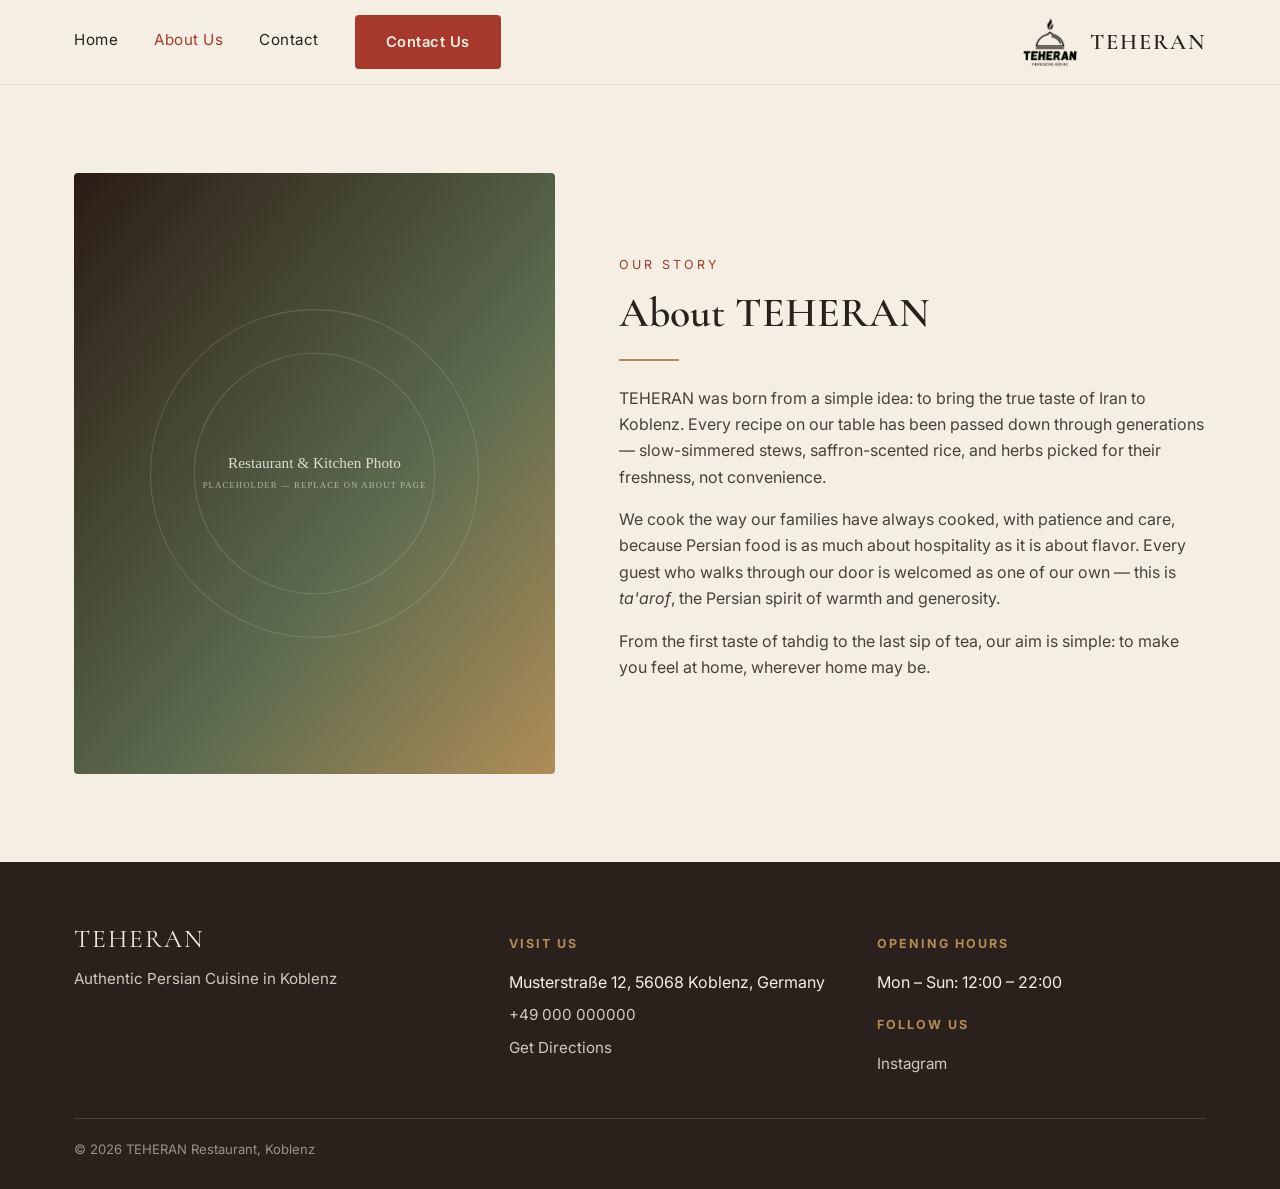
==== about.html @ 39615345 "Switch to new minimal logo mark Replace the circular badge logo with the new black-on-transparent cl" ====
<!DOCTYPE html>
<html lang="en">
<head>
<meta charset="UTF-8">
<meta name="viewport" content="width=device-width, initial-scale=1.0">
<title>About Us — TEHERAN</title>
<meta name="description" content="Learn the story behind TEHERAN, an authentic Persian restaurant in Koblenz built on traditional recipes, fresh ingredients, and Iranian hospitality.">
<link rel="icon" type="image/png" href="images/logo.png">
<link rel="preconnect" href="https://fonts.googleapis.com">
<link rel="preconnect" href="https://fonts.gstatic.com" crossorigin>
<link href="https://fonts.googleapis.com/css2?family=Cormorant+Garamond:ital,wght@0,500;0,600;1,500&family=Inter:wght@400;500;600&display=swap" rel="stylesheet">
<link rel="stylesheet" href="css/styles.css">
</head>
<body>

<header class="site-header">
  <nav class="nav">
    <a class="nav-brand" href="index.html">
      <img src="images/logo.png" alt="TEHERAN Persian Restaurant logo">
      <span class="nav-brand-name">TEHERAN</span>
    </a>
    <button class="nav-toggle" aria-label="Toggle navigation" aria-expanded="false">
      <span></span><span></span><span></span>
    </button>
    <div class="nav-menu">
      <div class="nav-links">
        <a href="index.html">Home</a>
        <a href="about.html" aria-current="page">About Us</a>
        <a href="contact.html">Contact</a>
      </div>
      <div class="nav-actions">
        <a class="btn btn-primary" href="contact.html">Contact Us</a>
      </div>
    </div>
  </nav>
</header>

<main>
  <section style="padding-top:88px;">
    <div class="container about-grid">
      <div class="about-image">
        <!-- Placeholder — replace with a real photo of the restaurant or kitchen -->
        <img src="images/about-photo.svg" alt="Placeholder photo of the TEHERAN restaurant">
      </div>
      <div class="about-copy">
        <span class="eyebrow">Our Story</span>
        <h2>About TEHERAN</h2>
        <div class="divider"></div>
        <p>TEHERAN was born from a simple idea: to bring the true taste of Iran to Koblenz. Every recipe on our table has been passed down through generations — slow-simmered stews, saffron-scented rice, and herbs picked for their freshness, not convenience.</p>
        <p>We cook the way our families have always cooked, with patience and care, because Persian food is as much about hospitality as it is about flavor. Every guest who walks through our door is welcomed as one of our own — this is <em>ta'arof</em>, the Persian spirit of warmth and generosity.</p>
        <p>From the first taste of tahdig to the last sip of tea, our aim is simple: to make you feel at home, wherever home may be.</p>
      </div>
    </div>
  </section>
</main>

<footer class="site-footer">
  <div class="container">
    <div class="footer-grid">
      <div class="footer-col">
        <div class="footer-brand-name">TEHERAN</div>
        <p>Authentic Persian Cuisine in Koblenz</p>
      </div>
      <div class="footer-col">
        <h4>Visit Us</h4>
        <div>Musterstraße 12, 56068 Koblenz, Germany</div>
        <div><a href="tel:+49000000000">+49 000 000000</a></div>
        <div><a href="https://maps.google.com/?q=Koblenz+Germany" target="_blank" rel="noopener">Get Directions</a></div>
      </div>
      <div class="footer-col">
        <h4>Opening Hours</h4>
        <div>Mon – Sun: 12:00 – 22:00</div>
        <h4 style="margin-top:20px;">Follow Us</h4>
        <div><a href="https://instagram.com/" target="_blank" rel="noopener">Instagram</a></div>
      </div>
    </div>
    <div class="footer-bottom">
      <span>&copy; 2026 TEHERAN Restaurant, Koblenz</span>
    </div>
  </div>
</footer>

<script src="js/main.js"></script>
</body>
</html>
---- css/styles.css ----
/* ==========================================================================
   TEHERAN — Persian Restaurant, Koblenz
   Palette extracted from the restaurant logo:
   cream/ivory background, deep terracotta-red, dark brown/black linework,
   muted olive-green, warm gold/olive accents.
   ========================================================================== */

:root {
  --cream: #F5EFE3;
  --cream-alt: #ECE3D1;
  --ink: #2B211C;
  --red: #A6392C;
  --red-dark: #832C22;
  --green: #6B7B4E;
  --gold: #B08D57;

  --font-heading: 'Cormorant Garamond', Georgia, 'Times New Roman', serif;
  --font-body: 'Inter', -apple-system, BlinkMacSystemFont, 'Segoe UI', sans-serif;

  --max-width: 1180px;
  --radius: 4px;
}

* { box-sizing: border-box; }

html { scroll-behavior: smooth; }

body {
  margin: 0;
  background: var(--cream);
  color: var(--ink);
  font-family: var(--font-body);
  font-size: 16px;
  line-height: 1.65;
  -webkit-font-smoothing: antialiased;
}

img { max-width: 100%; display: block; }

a { color: inherit; text-decoration: none; }

h1, h2, h3 {
  font-family: var(--font-heading);
  font-weight: 600;
  line-height: 1.15;
  margin: 0 0 0.5em;
  color: var(--ink);
}

h1 { font-size: clamp(2.6rem, 6vw, 4.2rem); letter-spacing: 0.5px; }
h2 { font-size: clamp(1.9rem, 4vw, 2.6rem); }
h3 { font-size: 1.4rem; }

p { margin: 0 0 1em; }

.container {
  max-width: var(--max-width);
  margin: 0 auto;
  padding: 0 24px;
}

.eyebrow {
  display: inline-block;
  font-family: var(--font-body);
  font-size: 0.78rem;
  letter-spacing: 3px;
  text-transform: uppercase;
  color: var(--red);
  margin-bottom: 14px;
}

section { padding: 88px 0; }

.section-tight { padding: 56px 0; }

.bg-alt { background: var(--cream-alt); }

.text-center { text-align: center; }

/* ---------------- Buttons ---------------- */

.btn {
  display: inline-flex;
  align-items: center;
  justify-content: center;
  gap: 8px;
  padding: 14px 30px;
  border-radius: var(--radius);
  font-family: var(--font-body);
  font-size: 0.92rem;
  font-weight: 600;
  letter-spacing: 0.5px;
  border: 1px solid transparent;
  cursor: pointer;
  transition: background-color 0.2s ease, color 0.2s ease, border-color 0.2s ease, transform 0.15s ease;
}

.btn:hover { transform: translateY(-1px); }

.btn-primary {
  background: var(--red);
  color: var(--cream);
}
.btn-primary:hover { background: var(--red-dark); }

.btn-outline {
  background: transparent;
  color: var(--ink);
  border-color: var(--ink);
}
.btn-outline:hover { background: var(--ink); color: var(--cream); }

.btn-ghost {
  background: transparent;
  color: var(--red);
  border-color: var(--red);
}
.btn-ghost:hover { background: var(--red); color: var(--cream); }

.btn-row {
  display: flex;
  flex-wrap: wrap;
  gap: 16px;
}

/* ---------------- Header / Nav ---------------- */

.site-header {
  position: sticky;
  top: 0;
  z-index: 100;
  background: rgba(245, 239, 227, 0.94);
  backdrop-filter: saturate(140%) blur(6px);
  border-bottom: 1px solid rgba(43, 33, 28, 0.08);
}

.nav {
  display: flex;
  align-items: center;
  justify-content: space-between;
  padding: 14px 24px;
  max-width: var(--max-width);
  margin: 0 auto;
}

.nav-brand {
  display: flex;
  align-items: center;
  gap: 12px;
}

.nav-brand img {
  height: 56px;
  width: 56px;
  object-fit: contain;
}

.nav-brand { order: 3; }
.nav-toggle { order: 2; }
.nav-menu { order: 1; }

.nav-brand-name {
  font-family: var(--font-heading);
  font-size: 1.4rem;
  letter-spacing: 2px;
  font-weight: 600;
  color: var(--ink);
}

.nav-menu {
  display: flex;
  align-items: center;
  gap: 36px;
}

.nav-links {
  display: flex;
  align-items: center;
  gap: 36px;
}

.nav-links a {
  font-size: 0.95rem;
  letter-spacing: 0.5px;
  color: var(--ink);
  position: relative;
  padding-bottom: 4px;
}

.nav-links a:hover,
.nav-links a[aria-current="page"] {
  color: var(--red);
}

.nav-actions { display: flex; align-items: center; gap: 20px; }

.nav-toggle {
  display: none;
  flex-direction: column;
  gap: 5px;
  background: none;
  border: none;
  cursor: pointer;
  padding: 8px;
}

.nav-toggle span {
  width: 24px;
  height: 2px;
  background: var(--ink);
  display: block;
}

/* ---------------- Hero ---------------- */

.hero {
  position: relative;
  display: flex;
  align-items: center;
  justify-content: center;
  min-height: 560px;
  height: 82vh;
  max-height: 720px;
  overflow: hidden;
}

.hero-bg {
  position: absolute;
  inset: 0;
  width: 100%;
  height: 100%;
  object-fit: cover;
  z-index: 0;
}

.hero-scrim {
  position: absolute;
  inset: 0;
  z-index: 1;
  background: linear-gradient(
    180deg,
    rgba(43, 33, 28, 0.62) 0%,
    rgba(43, 33, 28, 0.5) 50%,
    rgba(43, 33, 28, 0.68) 100%
  );
}

.hero-copy {
  position: relative;
  z-index: 2;
  padding: 48px 0 56px;
  color: var(--cream);
  text-align: center;
}

.hero-copy h1 { color: var(--cream); }

.hero-copy .tagline {
  font-family: var(--font-heading);
  font-style: italic;
  font-size: 1.35rem;
  color: #E7C687;
  text-shadow: 0 1px 6px rgba(0, 0, 0, 0.45);
  margin-bottom: 18px;
}

.hero-copy p.lead {
  font-size: 1.08rem;
  max-width: 46ch;
  margin-left: auto;
  margin-right: auto;
  color: rgba(245, 239, 227, 0.88);
}

.hero-copy .btn-row { justify-content: center; }

.btn-outline-light {
  background: transparent;
  color: var(--cream);
  border-color: rgba(245, 239, 227, 0.7);
}
.btn-outline-light:hover { background: var(--cream); color: var(--ink); border-color: var(--cream); }

/* ---------------- Intro ---------------- */

.intro {
  max-width: 720px;
  margin: 0 auto;
  text-align: center;
}

/* ---------------- Dish carousel ---------------- */

.carousel-wrap {
  position: relative;
  margin-top: 48px;
}

.carousel {
  overflow-x: auto;
  scroll-snap-type: x mandatory;
  -webkit-overflow-scrolling: touch;
  scrollbar-width: none;
}

.carousel::-webkit-scrollbar { display: none; }

.carousel-track {
  display: flex;
  gap: 28px;
  padding: 4px 4px 8px;
}

.carousel-item {
  flex: 0 0 auto;
  width: 300px;
  scroll-snap-align: start;
  text-align: center;
  margin: 0;
}

.carousel-item img {
  width: 100%;
  aspect-ratio: 4 / 3;
  object-fit: cover;
  border-radius: var(--radius);
  margin-bottom: 16px;
  transition: transform 0.4s ease;
}

.carousel-item:hover img { transform: scale(1.03); }

.carousel-item h3 { margin-bottom: 4px; }

.carousel-item p { color: rgba(43, 33, 28, 0.7); font-size: 0.95rem; margin: 0; }

.carousel-arrow {
  position: absolute;
  top: 118px;
  transform: translateY(-50%);
  width: 44px;
  height: 44px;
  border-radius: 50%;
  background: var(--cream);
  border: 1px solid rgba(43, 33, 28, 0.15);
  color: var(--ink);
  font-size: 1.5rem;
  line-height: 1;
  cursor: pointer;
  display: flex;
  align-items: center;
  justify-content: center;
  box-shadow: 0 4px 14px rgba(43, 33, 28, 0.1);
  z-index: 2;
}

.carousel-arrow:hover { background: var(--red); color: var(--cream); border-color: var(--red); }

.carousel-arrow.prev { left: 4px; }
.carousel-arrow.next { right: 4px; }

/* ---------------- Reviews ---------------- */

.reviews {
  text-align: center;
}

.reviews .stars {
  color: var(--gold);
  font-size: 1.4rem;
  letter-spacing: 4px;
  margin-bottom: 12px;
}

.reviews blockquote {
  font-family: var(--font-heading);
  font-style: italic;
  font-size: 1.5rem;
  max-width: 640px;
  margin: 0 auto 28px;
  color: var(--ink);
}

/* ---------------- Footer ---------------- */

.site-footer {
  background: var(--ink);
  color: var(--cream);
  padding: 56px 0 28px;
}

.footer-grid {
  display: grid;
  grid-template-columns: 1.2fr 1fr 1fr;
  gap: 40px;
  margin-bottom: 36px;
}

.footer-brand-name {
  font-family: var(--font-heading);
  font-size: 1.6rem;
  letter-spacing: 2px;
  margin-bottom: 10px;
}

.footer-col h4 {
  font-family: var(--font-body);
  font-size: 0.78rem;
  letter-spacing: 2px;
  text-transform: uppercase;
  color: var(--gold);
  margin-bottom: 14px;
}

.footer-col p, .footer-col a { color: rgba(245, 239, 227, 0.82); font-size: 0.95rem; }
.footer-col a:hover { color: var(--cream); }
.footer-col div { margin-bottom: 6px; }

.footer-bottom {
  border-top: 1px solid rgba(245, 239, 227, 0.15);
  padding-top: 20px;
  font-size: 0.82rem;
  color: rgba(245, 239, 227, 0.55);
  display: flex;
  justify-content: space-between;
  flex-wrap: wrap;
  gap: 8px;
}

/* ---------------- About page ---------------- */

.about-grid {
  display: grid;
  grid-template-columns: 0.9fr 1.1fr;
  gap: 64px;
  align-items: center;
}

.about-image {
  border-radius: var(--radius);
  overflow: hidden;
  aspect-ratio: 4 / 5;
}

.about-image img { width: 100%; height: 100%; object-fit: cover; }

.about-copy .divider {
  width: 60px;
  height: 2px;
  background: var(--gold);
  margin: 18px 0 24px;
}

.about-copy p { color: rgba(43, 33, 28, 0.85); }

/* ---------------- Contact page ---------------- */

.contact-grid {
  display: grid;
  grid-template-columns: 1.1fr 0.9fr;
  gap: 56px;
  align-items: start;
}

.form-field { margin-bottom: 20px; }

.form-field label {
  display: block;
  font-size: 0.85rem;
  letter-spacing: 0.5px;
  margin-bottom: 6px;
  color: rgba(43, 33, 28, 0.75);
}

.form-field input,
.form-field textarea {
  width: 100%;
  padding: 13px 14px;
  border: 1px solid rgba(43, 33, 28, 0.25);
  border-radius: var(--radius);
  background: var(--cream);
  font-family: var(--font-body);
  font-size: 0.98rem;
  color: var(--ink);
}

.form-field input:focus,
.form-field textarea:focus {
  outline: none;
  border-color: var(--red);
}

.form-field textarea { resize: vertical; min-height: 130px; }

.form-note {
  font-size: 0.85rem;
  color: rgba(43, 33, 28, 0.6);
  margin-top: 10px;
}

.info-card {
  background: var(--cream-alt);
  border-radius: var(--radius);
  padding: 32px;
  margin-bottom: 24px;
}

.info-card h4 {
  font-size: 0.78rem;
  letter-spacing: 2px;
  text-transform: uppercase;
  color: var(--red);
  margin-bottom: 6px;
}

.info-card div { margin-bottom: 16px; }
.info-card div:last-child { margin-bottom: 0; }

.map-frame {
  border-radius: var(--radius);
  overflow: hidden;
  border: 1px solid rgba(43, 33, 28, 0.12);
}

.map-frame iframe { width: 100%; height: 340px; border: 0; display: block; }

/* ---------------- Responsive ---------------- */

@media (max-width: 860px) {
  .hero {
    min-height: 480px;
    height: 70vh;
  }

  .about-grid,
  .contact-grid,
  .footer-grid {
    grid-template-columns: 1fr;
  }

  .about-grid { text-align: left; }

  .carousel-item { width: 260px; }

  .footer-grid { gap: 32px; }

  section { padding: 64px 0; }
}

@media (max-width: 720px) {
  .nav-menu { display: none; }

  .nav-toggle { display: flex; }

  .nav.is-open .nav-menu {
    display: flex;
    flex-direction: column;
    align-items: flex-start;
    gap: 18px;
    position: absolute;
    top: 100%;
    left: 0;
    right: 0;
    background: var(--cream);
    padding: 24px;
    border-bottom: 1px solid rgba(43, 33, 28, 0.08);
  }

  .carousel-arrow { width: 38px; height: 38px; font-size: 1.3rem; }
}
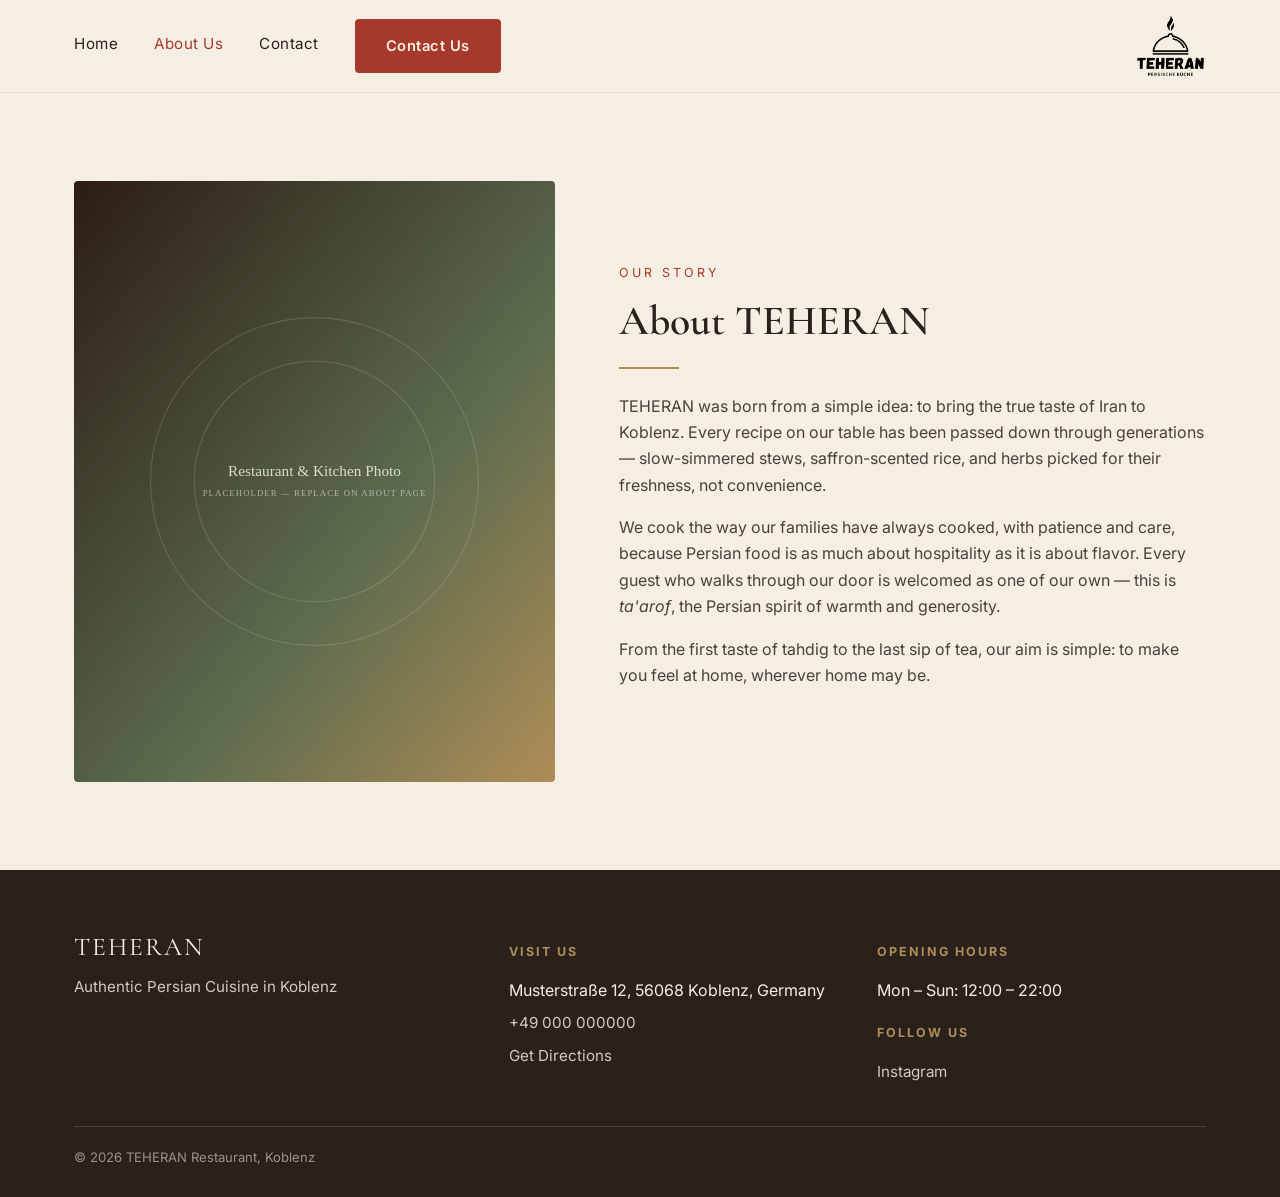
==== commit 15342671: "Drop duplicate TEHERAN text next to header logo The new logo already carries the TEHERAN wordmark, s" ====
--- a/about.html
+++ b/about.html
@@ -17,7 +17,6 @@
   <nav class="nav">
     <a class="nav-brand" href="index.html">
       <img src="images/logo.png" alt="TEHERAN Persian Restaurant logo">
-      <span class="nav-brand-name">TEHERAN</span>
     </a>
     <button class="nav-toggle" aria-label="Toggle navigation" aria-expanded="false">
       <span></span><span></span><span></span>
--- a/css/styles.css
+++ b/css/styles.css
@@ -150,8 +150,8 @@
 }
 
 .nav-brand img {
-  height: 56px;
-  width: 56px;
+  height: 64px;
+  width: auto;
   object-fit: contain;
 }
 
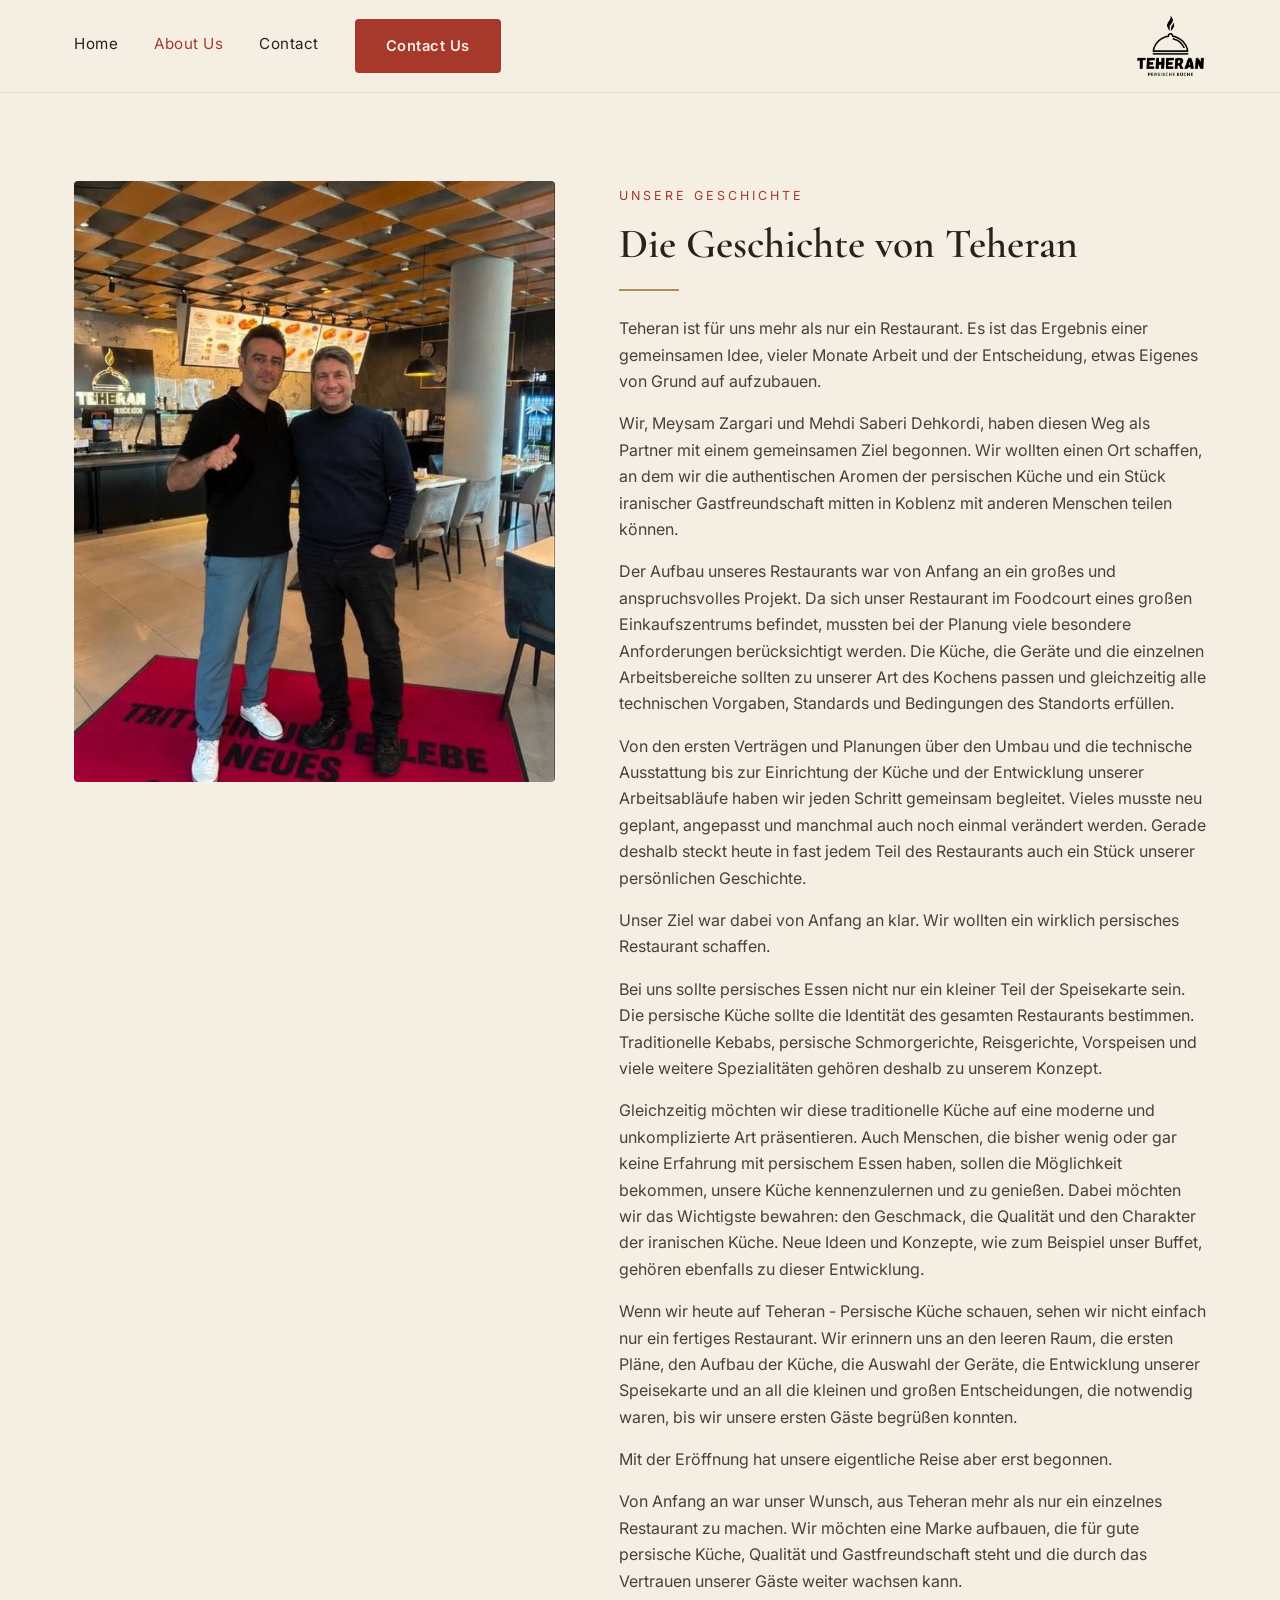
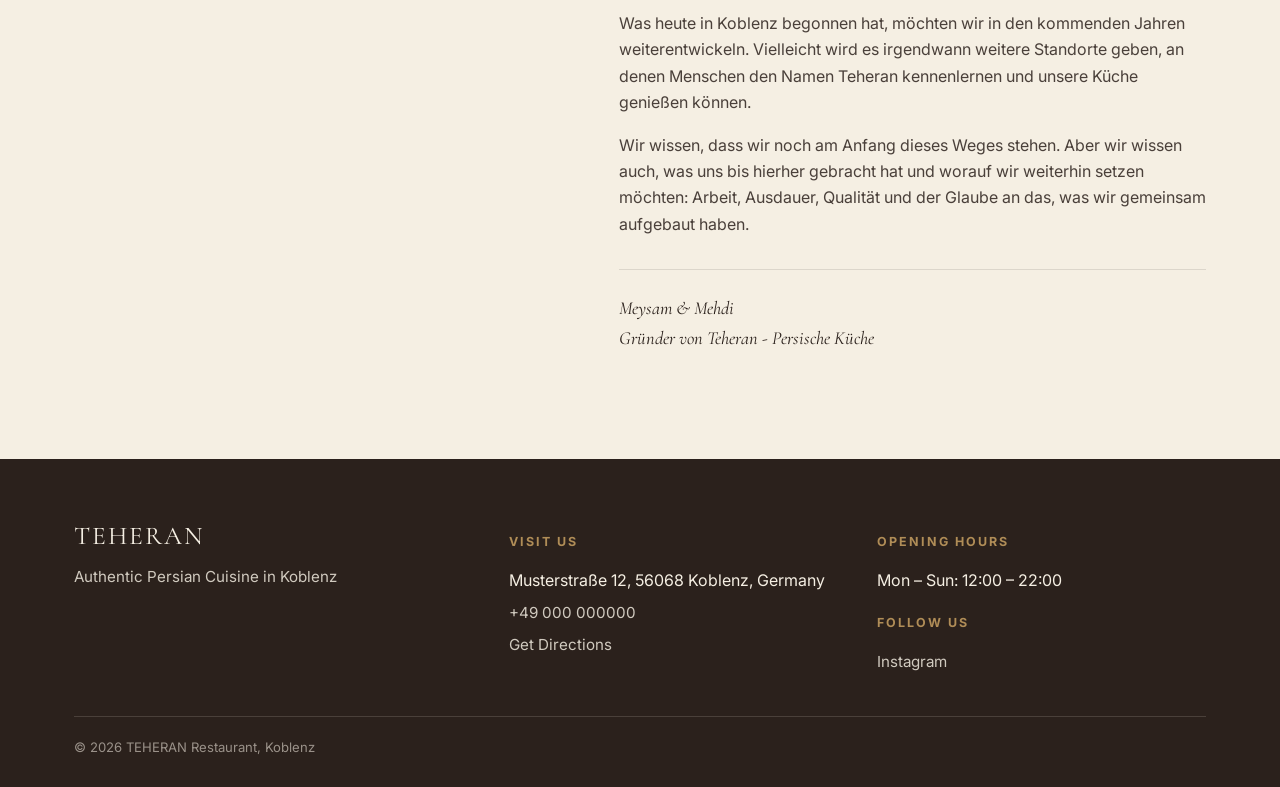
==== commit 83e00db9: "Add founders' story and photo to About page Replace the placeholder graphic and short generic copy w" ====
--- a/about.html
+++ b/about.html
@@ -38,16 +38,25 @@
   <section style="padding-top:88px;">
     <div class="container about-grid">
       <div class="about-image">
-        <!-- Placeholder — replace with a real photo of the restaurant or kitchen -->
-        <img src="images/about-photo.svg" alt="Placeholder photo of the TEHERAN restaurant">
+        <img src="images/about-founders.jpg" alt="Meysam Zargari und Mehdi Saberi Dehkordi, die Gründer von TEHERAN, im Restaurant in Koblenz">
       </div>
       <div class="about-copy">
-        <span class="eyebrow">Our Story</span>
-        <h2>About TEHERAN</h2>
+        <span class="eyebrow">Unsere Geschichte</span>
+        <h2>Die Geschichte von Teheran</h2>
         <div class="divider"></div>
-        <p>TEHERAN was born from a simple idea: to bring the true taste of Iran to Koblenz. Every recipe on our table has been passed down through generations — slow-simmered stews, saffron-scented rice, and herbs picked for their freshness, not convenience.</p>
-        <p>We cook the way our families have always cooked, with patience and care, because Persian food is as much about hospitality as it is about flavor. Every guest who walks through our door is welcomed as one of our own — this is <em>ta'arof</em>, the Persian spirit of warmth and generosity.</p>
-        <p>From the first taste of tahdig to the last sip of tea, our aim is simple: to make you feel at home, wherever home may be.</p>
+        <p>Teheran ist für uns mehr als nur ein Restaurant. Es ist das Ergebnis einer gemeinsamen Idee, vieler Monate Arbeit und der Entscheidung, etwas Eigenes von Grund auf aufzubauen.</p>
+        <p>Wir, Meysam Zargari und Mehdi Saberi Dehkordi, haben diesen Weg als Partner mit einem gemeinsamen Ziel begonnen. Wir wollten einen Ort schaffen, an dem wir die authentischen Aromen der persischen Küche und ein Stück iranischer Gastfreundschaft mitten in Koblenz mit anderen Menschen teilen können.</p>
+        <p>Der Aufbau unseres Restaurants war von Anfang an ein großes und anspruchsvolles Projekt. Da sich unser Restaurant im Foodcourt eines großen Einkaufszentrums befindet, mussten bei der Planung viele besondere Anforderungen berücksichtigt werden. Die Küche, die Geräte und die einzelnen Arbeitsbereiche sollten zu unserer Art des Kochens passen und gleichzeitig alle technischen Vorgaben, Standards und Bedingungen des Standorts erfüllen.</p>
+        <p>Von den ersten Verträgen und Planungen über den Umbau und die technische Ausstattung bis zur Einrichtung der Küche und der Entwicklung unserer Arbeitsabläufe haben wir jeden Schritt gemeinsam begleitet. Vieles musste neu geplant, angepasst und manchmal auch noch einmal verändert werden. Gerade deshalb steckt heute in fast jedem Teil des Restaurants auch ein Stück unserer persönlichen Geschichte.</p>
+        <p>Unser Ziel war dabei von Anfang an klar. Wir wollten ein wirklich persisches Restaurant schaffen.</p>
+        <p>Bei uns sollte persisches Essen nicht nur ein kleiner Teil der Speisekarte sein. Die persische Küche sollte die Identität des gesamten Restaurants bestimmen. Traditionelle Kebabs, persische Schmorgerichte, Reisgerichte, Vorspeisen und viele weitere Spezialitäten gehören deshalb zu unserem Konzept.</p>
+        <p>Gleichzeitig möchten wir diese traditionelle Küche auf eine moderne und unkomplizierte Art präsentieren. Auch Menschen, die bisher wenig oder gar keine Erfahrung mit persischem Essen haben, sollen die Möglichkeit bekommen, unsere Küche kennenzulernen und zu genießen. Dabei möchten wir das Wichtigste bewahren: den Geschmack, die Qualität und den Charakter der iranischen Küche. Neue Ideen und Konzepte, wie zum Beispiel unser Buffet, gehören ebenfalls zu dieser Entwicklung.</p>
+        <p>Wenn wir heute auf Teheran - Persische Küche schauen, sehen wir nicht einfach nur ein fertiges Restaurant. Wir erinnern uns an den leeren Raum, die ersten Pläne, den Aufbau der Küche, die Auswahl der Geräte, die Entwicklung unserer Speisekarte und an all die kleinen und großen Entscheidungen, die notwendig waren, bis wir unsere ersten Gäste begrüßen konnten.</p>
+        <p>Mit der Eröffnung hat unsere eigentliche Reise aber erst begonnen.</p>
+        <p>Von Anfang an war unser Wunsch, aus Teheran mehr als nur ein einzelnes Restaurant zu machen. Wir möchten eine Marke aufbauen, die für gute persische Küche, Qualität und Gastfreundschaft steht und die durch das Vertrauen unserer Gäste weiter wachsen kann.</p>
+        <p>Was heute in Koblenz begonnen hat, möchten wir in den kommenden Jahren weiterentwickeln. Vielleicht wird es irgendwann weitere Standorte geben, an denen Menschen den Namen Teheran kennenlernen und unsere Küche genießen können.</p>
+        <p>Wir wissen, dass wir noch am Anfang dieses Weges stehen. Aber wir wissen auch, was uns bis hierher gebracht hat und worauf wir weiterhin setzen möchten: Arbeit, Ausdauer, Qualität und der Glaube an das, was wir gemeinsam aufgebaut haben.</p>
+        <p class="about-signature">Meysam &amp; Mehdi<br>Gründer von Teheran - Persische Küche</p>
       </div>
     </div>
   </section>
--- a/css/styles.css
+++ b/css/styles.css
@@ -433,13 +433,15 @@
   display: grid;
   grid-template-columns: 0.9fr 1.1fr;
   gap: 64px;
-  align-items: center;
+  align-items: start;
 }
 
 .about-image {
   border-radius: var(--radius);
   overflow: hidden;
   aspect-ratio: 4 / 5;
+  position: sticky;
+  top: 104px;
 }
 
 .about-image img { width: 100%; height: 100%; object-fit: cover; }
@@ -452,6 +454,17 @@
 }
 
 .about-copy p { color: rgba(43, 33, 28, 0.85); }
+
+.about-copy p.about-signature {
+  margin-top: 32px;
+  padding-top: 24px;
+  border-top: 1px solid rgba(43, 33, 28, 0.12);
+  font-family: var(--font-heading);
+  font-style: italic;
+  font-size: 1.15rem;
+  line-height: 1.6;
+  color: var(--ink);
+}
 
 /* ---------------- Contact page ---------------- */
 
@@ -537,6 +550,8 @@
   .footer-grid {
     grid-template-columns: 1fr;
   }
+
+  .about-image { position: static; }
 
   .about-grid { text-align: left; }
 
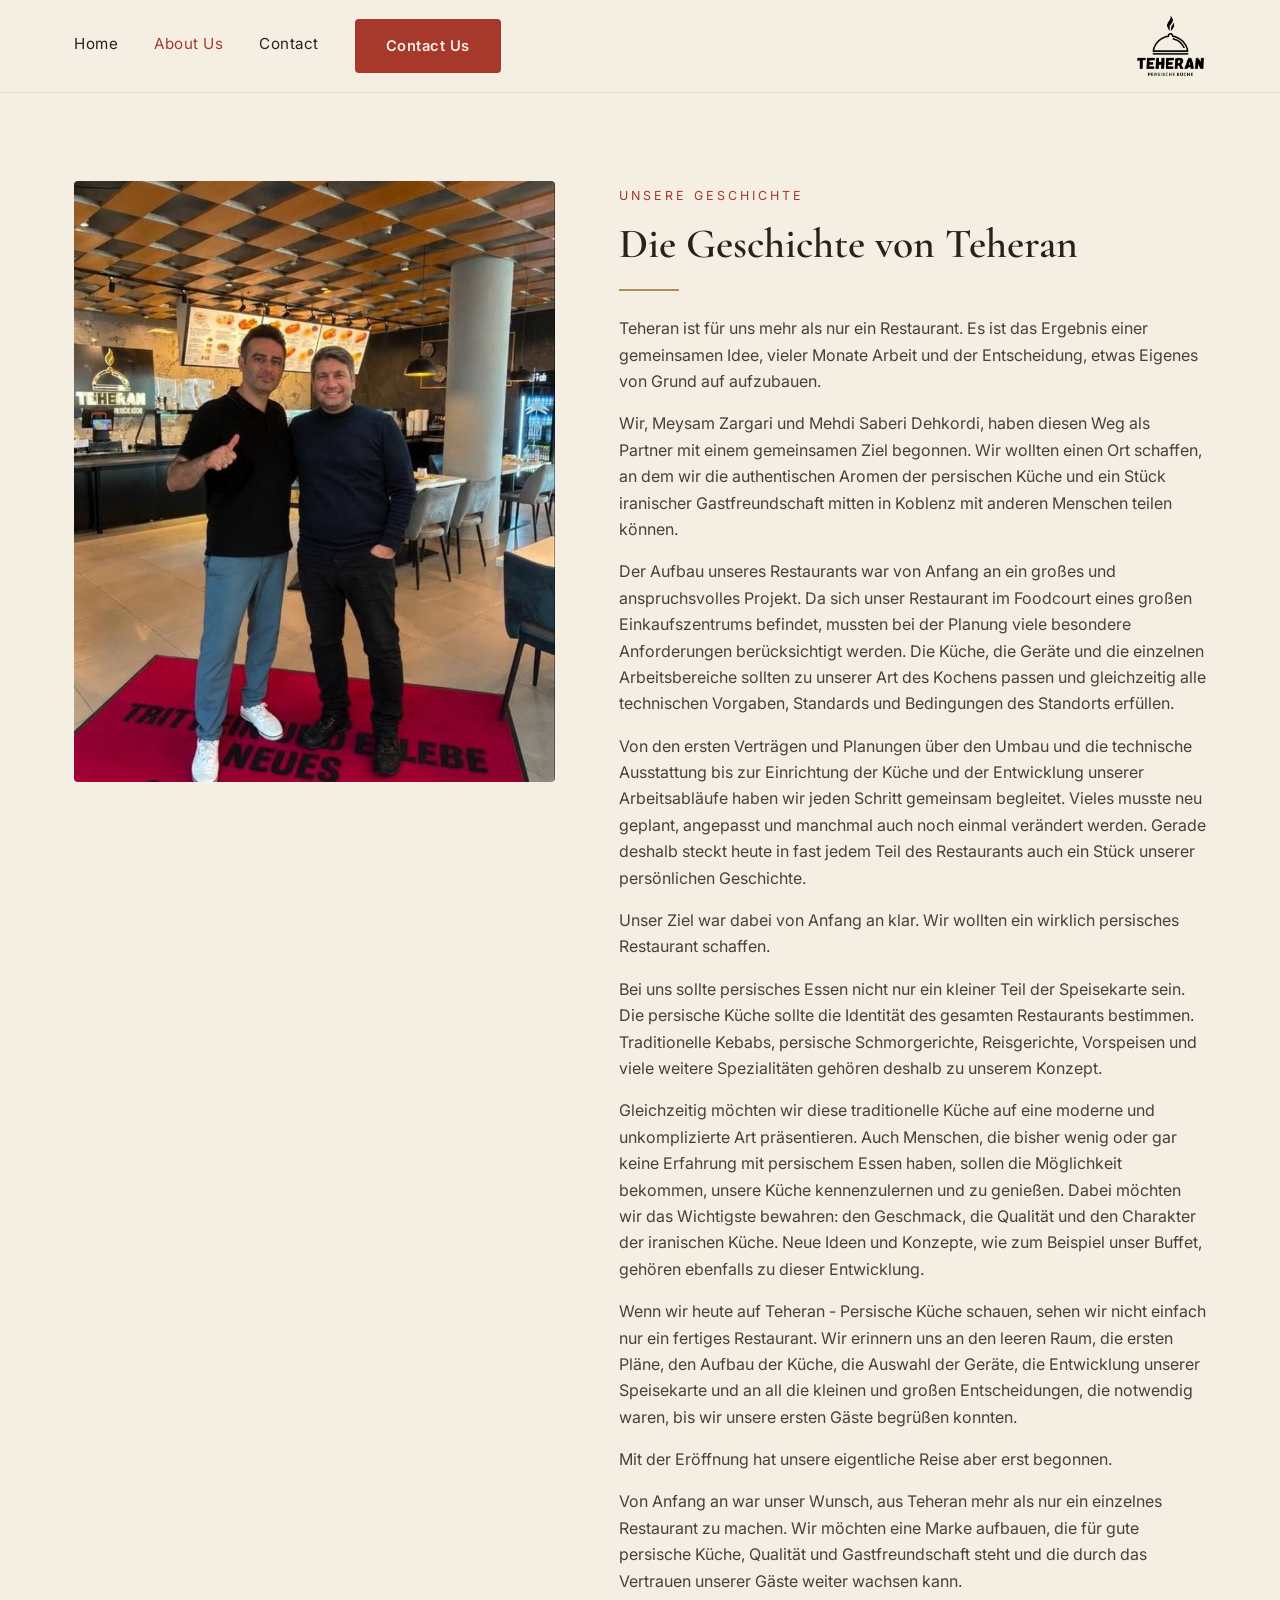
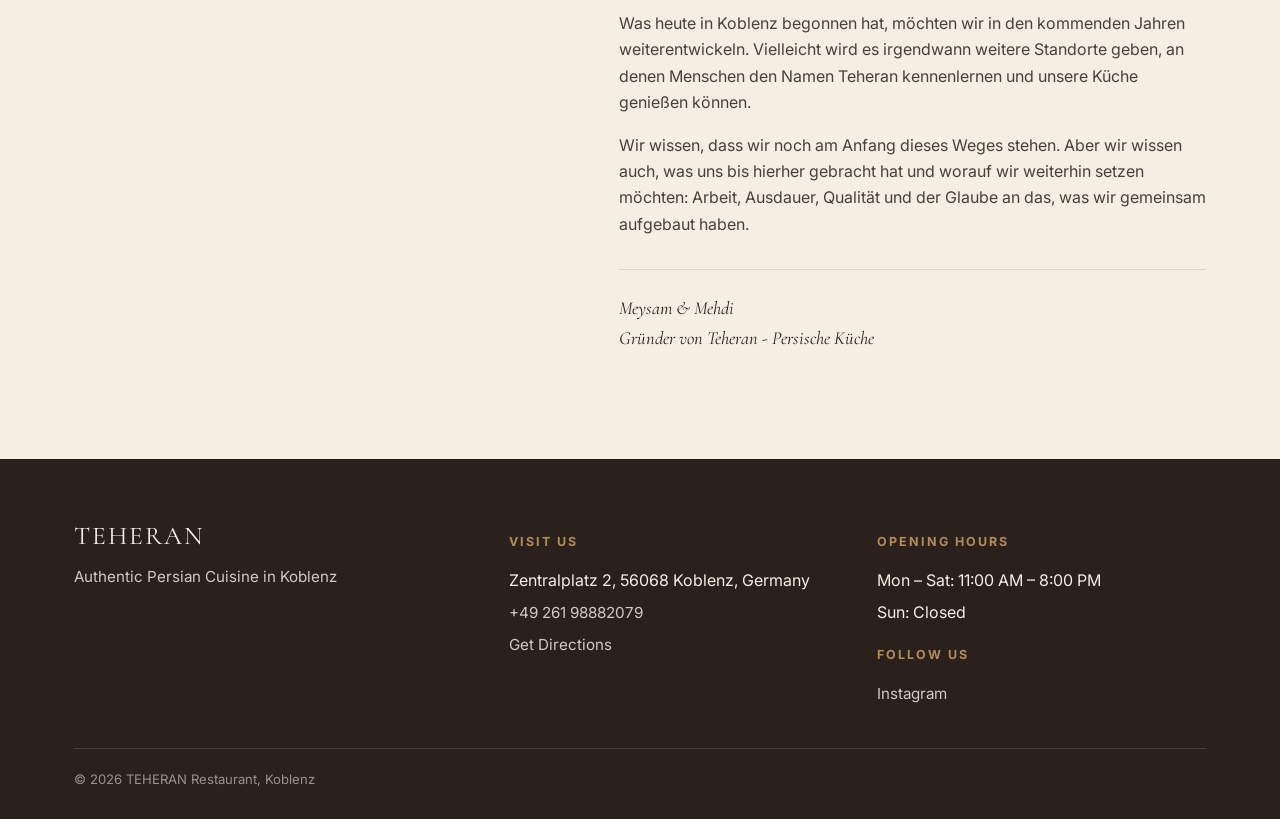
==== commit 1b74b2a6: "Add real business data to footer and Contact page Replace placeholder address, phone, and opening ho" ====
--- a/about.html
+++ b/about.html
@@ -71,13 +71,14 @@
       </div>
       <div class="footer-col">
         <h4>Visit Us</h4>
-        <div>Musterstraße 12, 56068 Koblenz, Germany</div>
-        <div><a href="tel:+49000000000">+49 000 000000</a></div>
-        <div><a href="https://maps.google.com/?q=Koblenz+Germany" target="_blank" rel="noopener">Get Directions</a></div>
+        <div>Zentralplatz 2, 56068 Koblenz, Germany</div>
+        <div><a href="tel:+4926198882079">+49 261 98882079</a></div>
+        <div><a href="https://maps.google.com/?q=Zentralplatz+2,+56068+Koblenz,+Germany" target="_blank" rel="noopener">Get Directions</a></div>
       </div>
       <div class="footer-col">
         <h4>Opening Hours</h4>
-        <div>Mon – Sun: 12:00 – 22:00</div>
+        <div>Mon – Sat: 11:00 AM – 8:00 PM</div>
+        <div>Sun: Closed</div>
         <h4 style="margin-top:20px;">Follow Us</h4>
         <div><a href="https://instagram.com/" target="_blank" rel="noopener">Instagram</a></div>
       </div>
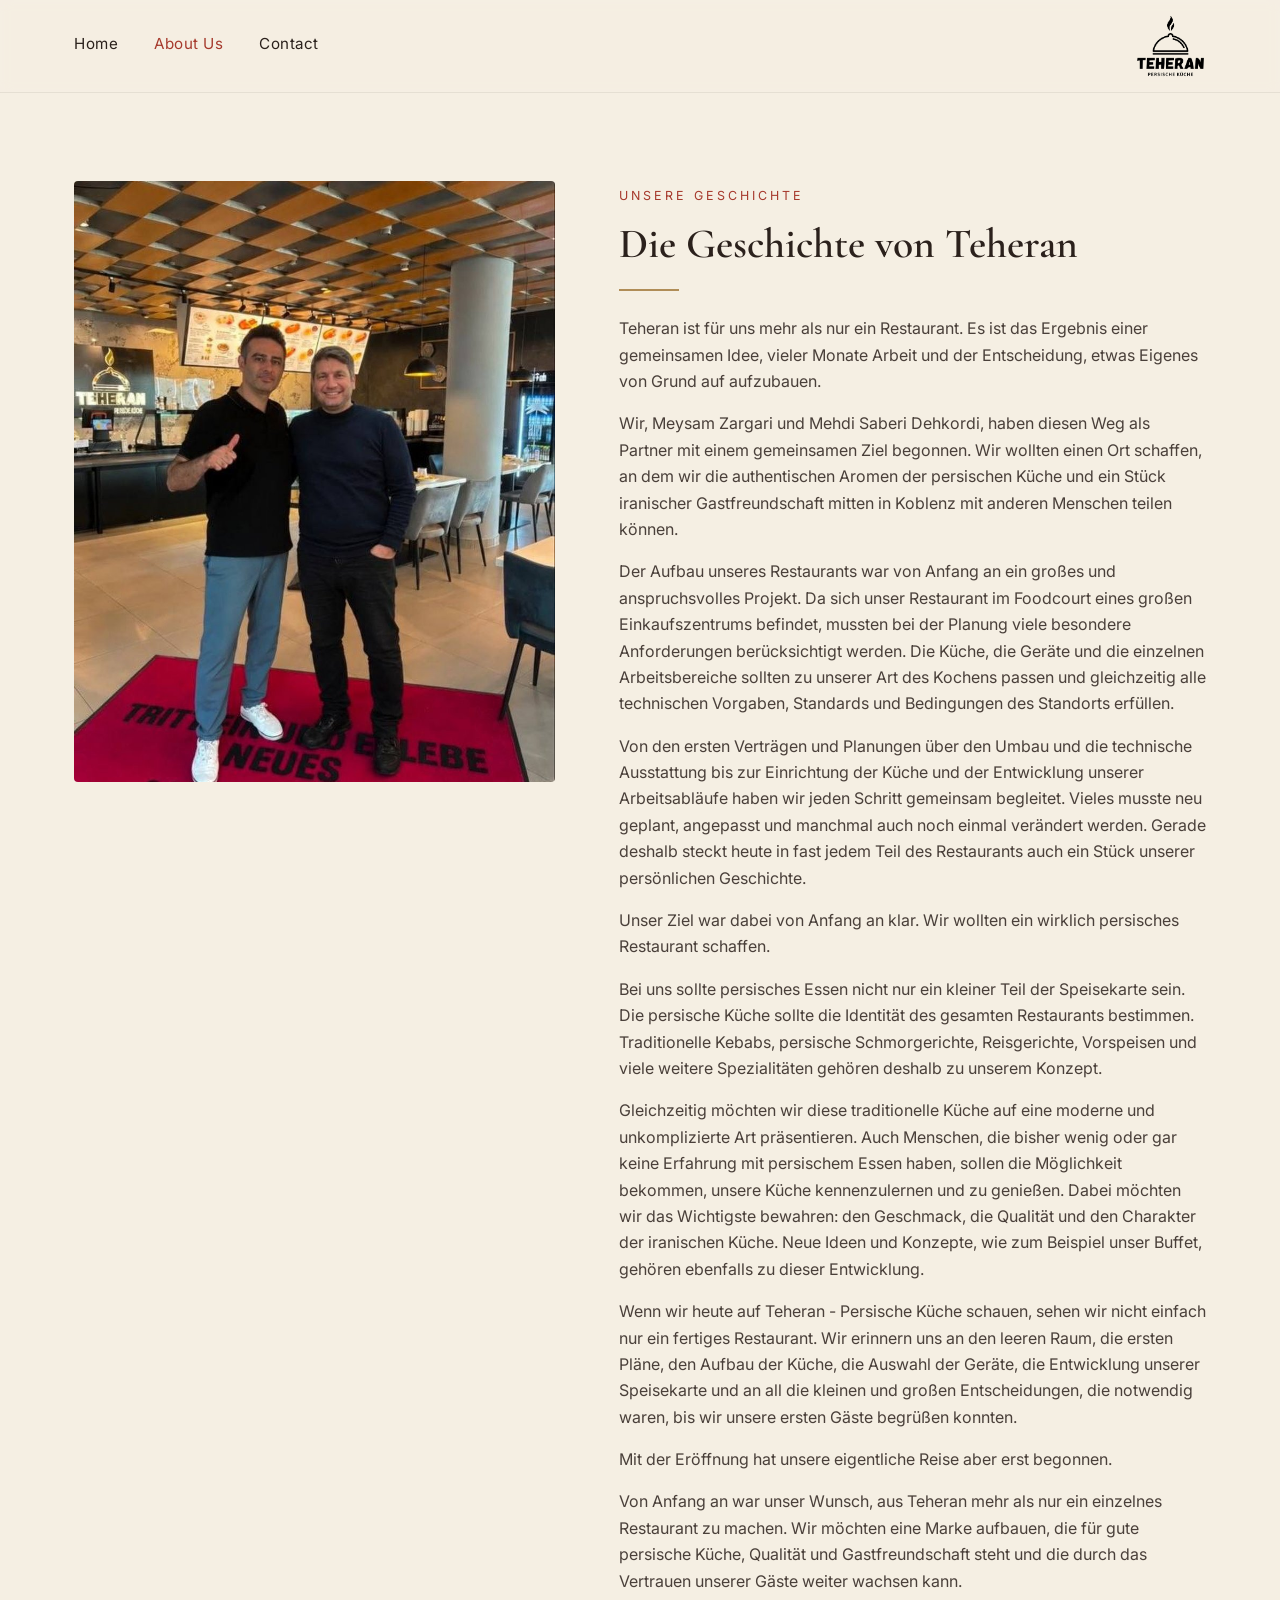
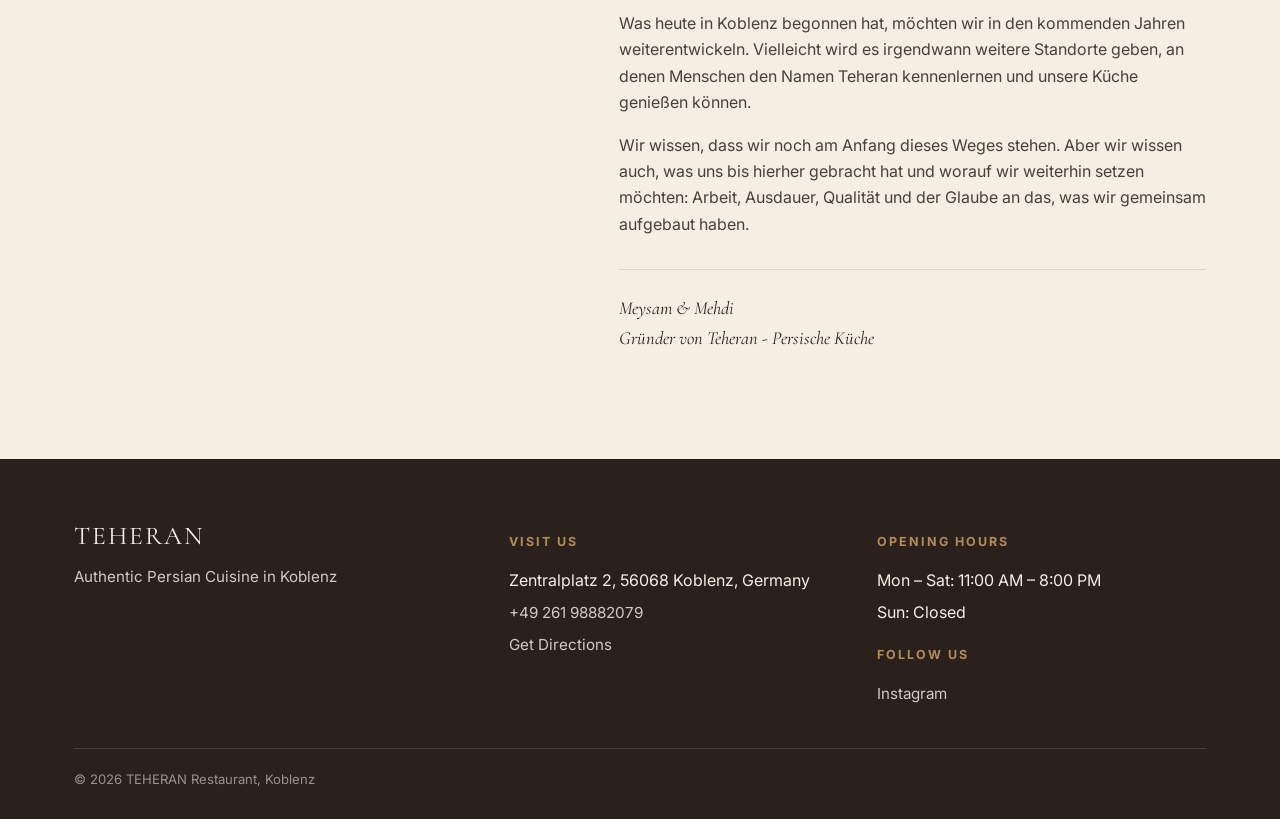
==== commit f2c0439f: "Remove redundant "Contact Us" button from header nav The nav already links to the Contact page, so t" ====
--- a/about.html
+++ b/about.html
@@ -26,9 +26,6 @@
         <a href="index.html">Home</a>
         <a href="about.html" aria-current="page">About Us</a>
         <a href="contact.html">Contact</a>
-      </div>
-      <div class="nav-actions">
-        <a class="btn btn-primary" href="contact.html">Contact Us</a>
       </div>
     </div>
   </nav>
@@ -80,7 +77,7 @@
         <div>Mon – Sat: 11:00 AM – 8:00 PM</div>
         <div>Sun: Closed</div>
         <h4 style="margin-top:20px;">Follow Us</h4>
-        <div><a href="https://instagram.com/" target="_blank" rel="noopener">Instagram</a></div>
+        <div><a href="https://www.instagram.com/taste.of.teheran/" target="_blank" rel="noopener">Instagram</a></div>
       </div>
     </div>
     <div class="footer-bottom">
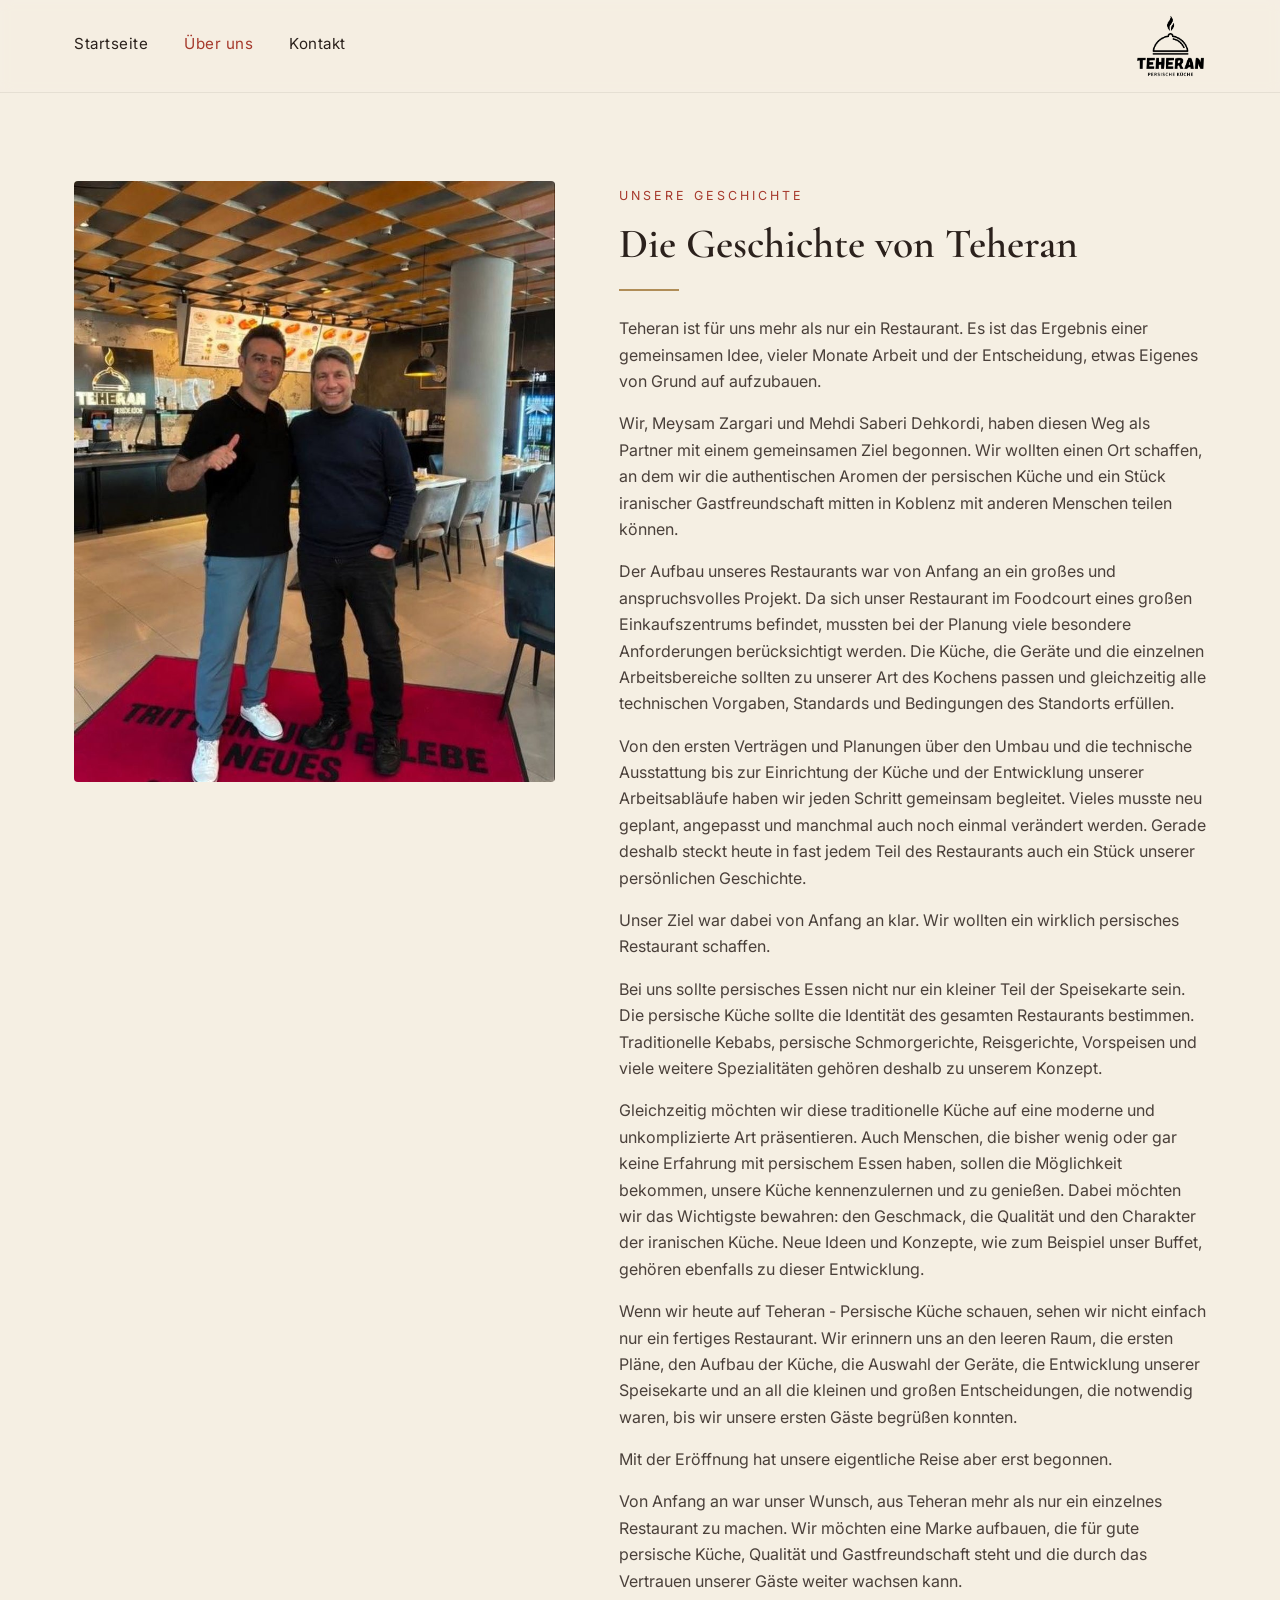
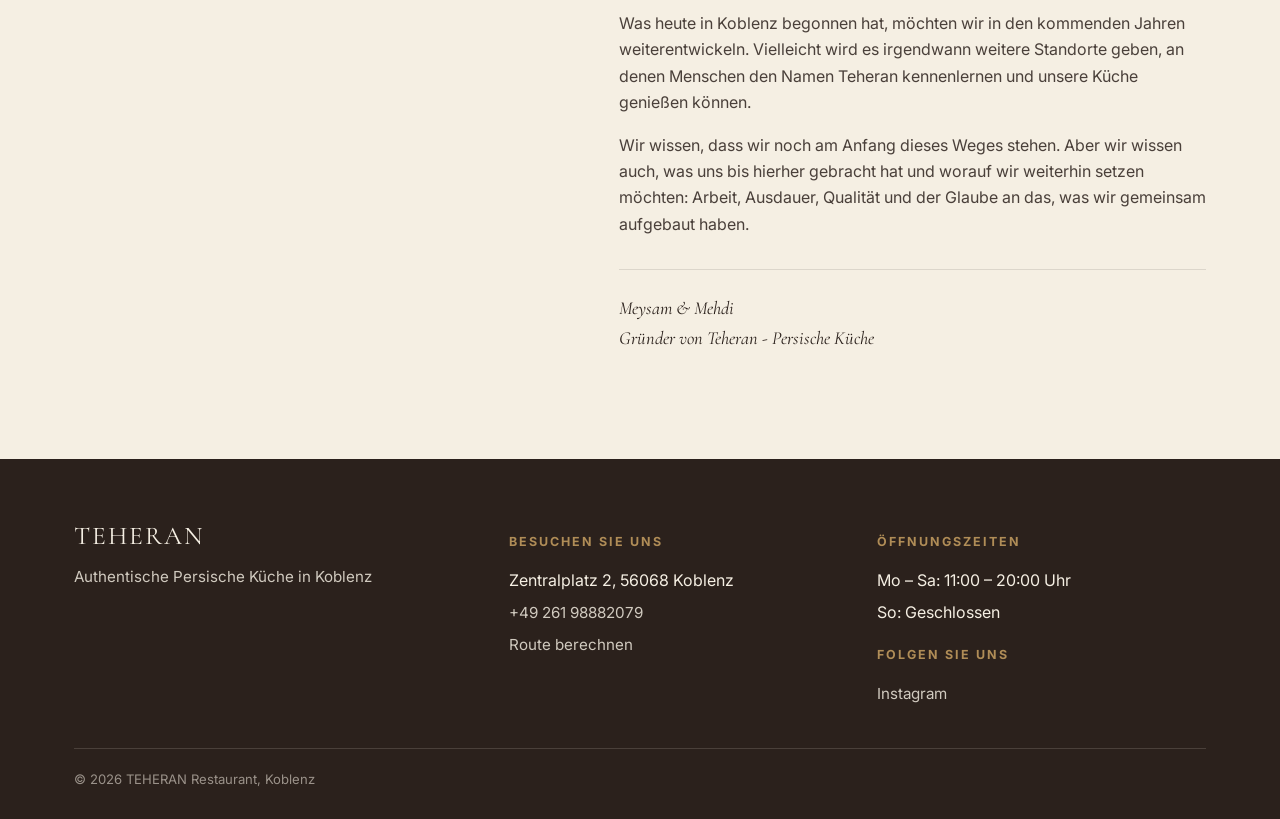
==== commit cdfff6b7: "Translate the whole website to German Translate nav, hero, all section copy, the dish carousel capti" ====
--- a/about.html
+++ b/about.html
@@ -1,10 +1,10 @@
 <!DOCTYPE html>
-<html lang="en">
+<html lang="de">
 <head>
 <meta charset="UTF-8">
 <meta name="viewport" content="width=device-width, initial-scale=1.0">
-<title>About Us — TEHERAN</title>
-<meta name="description" content="Learn the story behind TEHERAN, an authentic Persian restaurant in Koblenz built on traditional recipes, fresh ingredients, and Iranian hospitality.">
+<title>Über uns — TEHERAN</title>
+<meta name="description" content="Erfahren Sie mehr über die Geschichte von TEHERAN, einem authentischen persischen Restaurant in Koblenz mit traditionellen Rezepten, frischen Zutaten und iranischer Gastfreundschaft.">
 <link rel="icon" type="image/png" href="images/logo.png">
 <link rel="preconnect" href="https://fonts.googleapis.com">
 <link rel="preconnect" href="https://fonts.gstatic.com" crossorigin>
@@ -16,16 +16,16 @@
 <header class="site-header">
   <nav class="nav">
     <a class="nav-brand" href="index.html">
-      <img src="images/logo.png" alt="TEHERAN Persian Restaurant logo">
+      <img src="images/logo.png" alt="TEHERAN Persisches Restaurant Logo">
     </a>
-    <button class="nav-toggle" aria-label="Toggle navigation" aria-expanded="false">
+    <button class="nav-toggle" aria-label="Navigation umschalten" aria-expanded="false">
       <span></span><span></span><span></span>
     </button>
     <div class="nav-menu">
       <div class="nav-links">
-        <a href="index.html">Home</a>
-        <a href="about.html" aria-current="page">About Us</a>
-        <a href="contact.html">Contact</a>
+        <a href="index.html">Startseite</a>
+        <a href="about.html" aria-current="page">Über uns</a>
+        <a href="contact.html">Kontakt</a>
       </div>
     </div>
   </nav>
@@ -64,19 +64,19 @@
     <div class="footer-grid">
       <div class="footer-col">
         <div class="footer-brand-name">TEHERAN</div>
-        <p>Authentic Persian Cuisine in Koblenz</p>
+        <p>Authentische Persische Küche in Koblenz</p>
       </div>
       <div class="footer-col">
-        <h4>Visit Us</h4>
-        <div>Zentralplatz 2, 56068 Koblenz, Germany</div>
+        <h4>Besuchen Sie uns</h4>
+        <div>Zentralplatz 2, 56068 Koblenz</div>
         <div><a href="tel:+4926198882079">+49 261 98882079</a></div>
-        <div><a href="https://maps.google.com/?q=Zentralplatz+2,+56068+Koblenz,+Germany" target="_blank" rel="noopener">Get Directions</a></div>
+        <div><a href="https://maps.app.goo.gl/7ijiK4Vi56CVdsTt8?g_st=ic" target="_blank" rel="noopener">Route berechnen</a></div>
       </div>
       <div class="footer-col">
-        <h4>Opening Hours</h4>
-        <div>Mon – Sat: 11:00 AM – 8:00 PM</div>
-        <div>Sun: Closed</div>
-        <h4 style="margin-top:20px;">Follow Us</h4>
+        <h4>Öffnungszeiten</h4>
+        <div>Mo – Sa: 11:00 – 20:00 Uhr</div>
+        <div>So: Geschlossen</div>
+        <h4 style="margin-top:20px;">Folgen Sie uns</h4>
         <div><a href="https://www.instagram.com/taste.of.teheran/" target="_blank" rel="noopener">Instagram</a></div>
       </div>
     </div>
